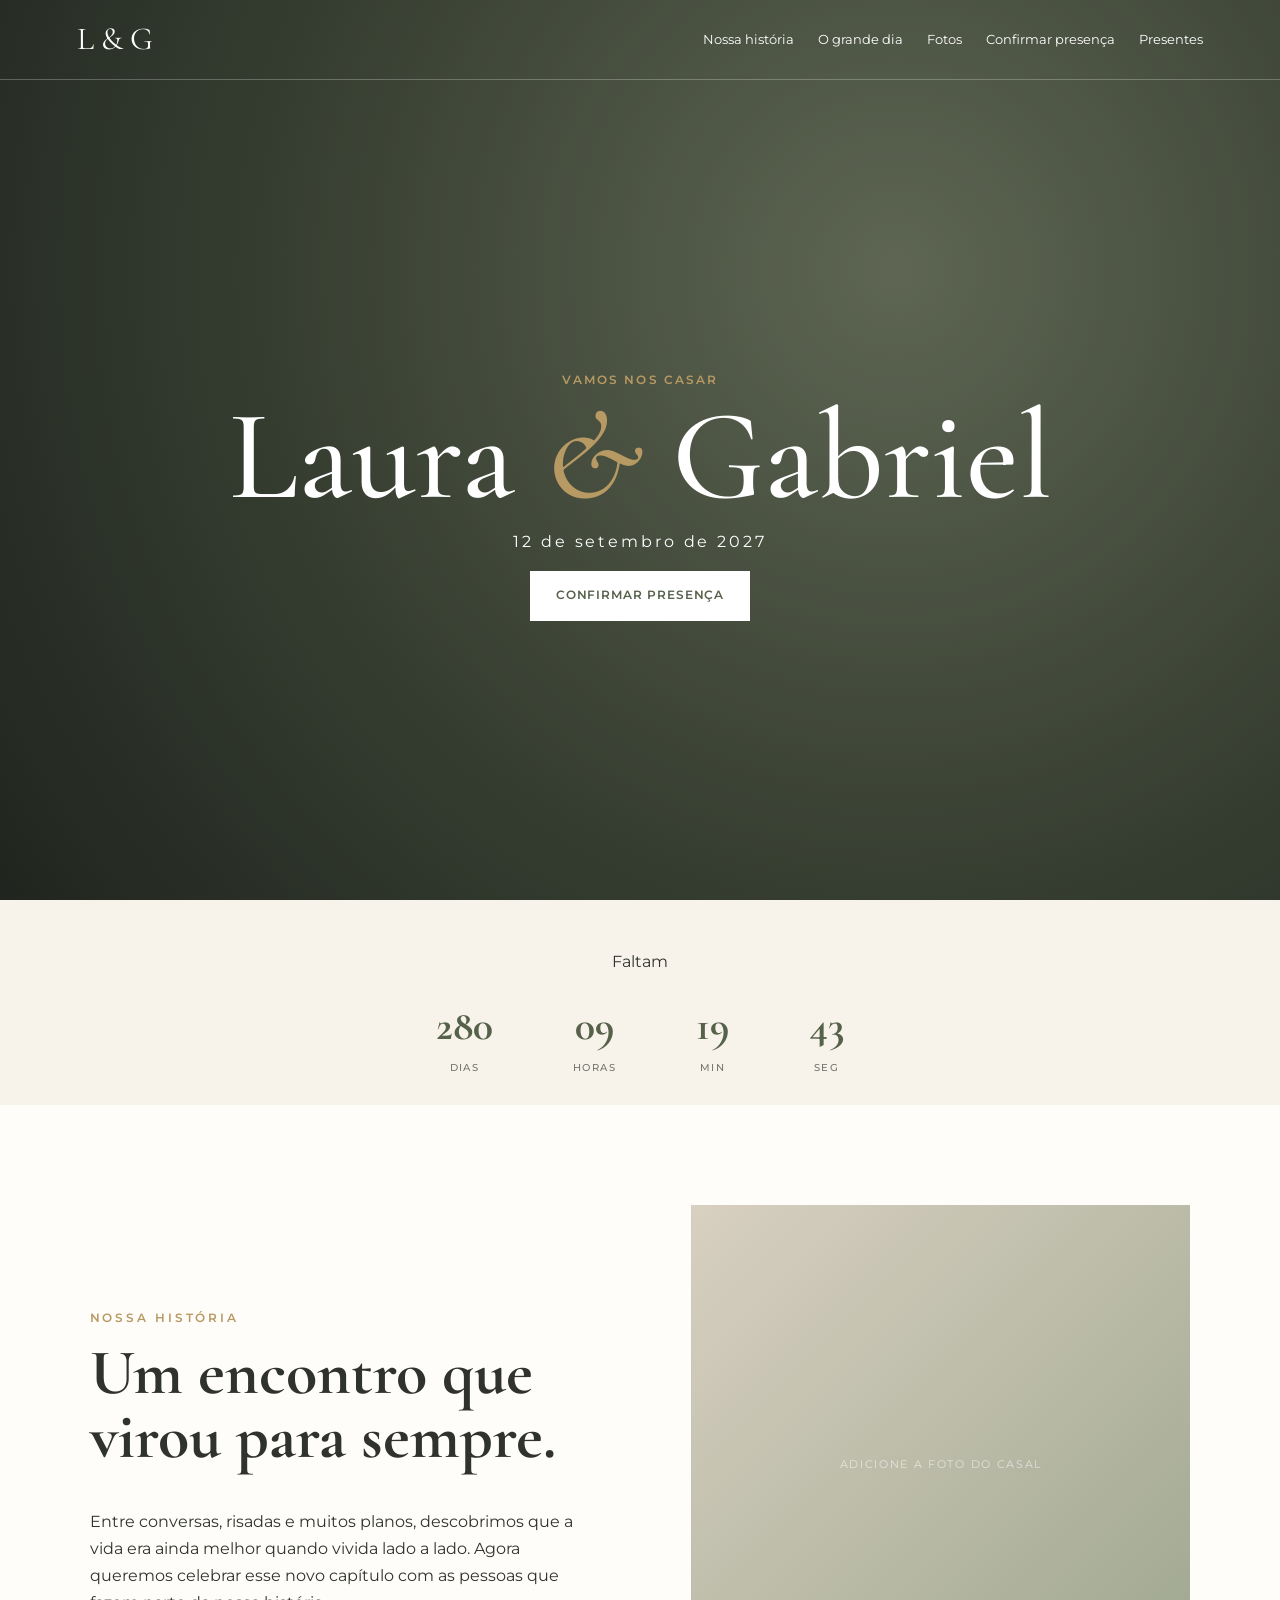
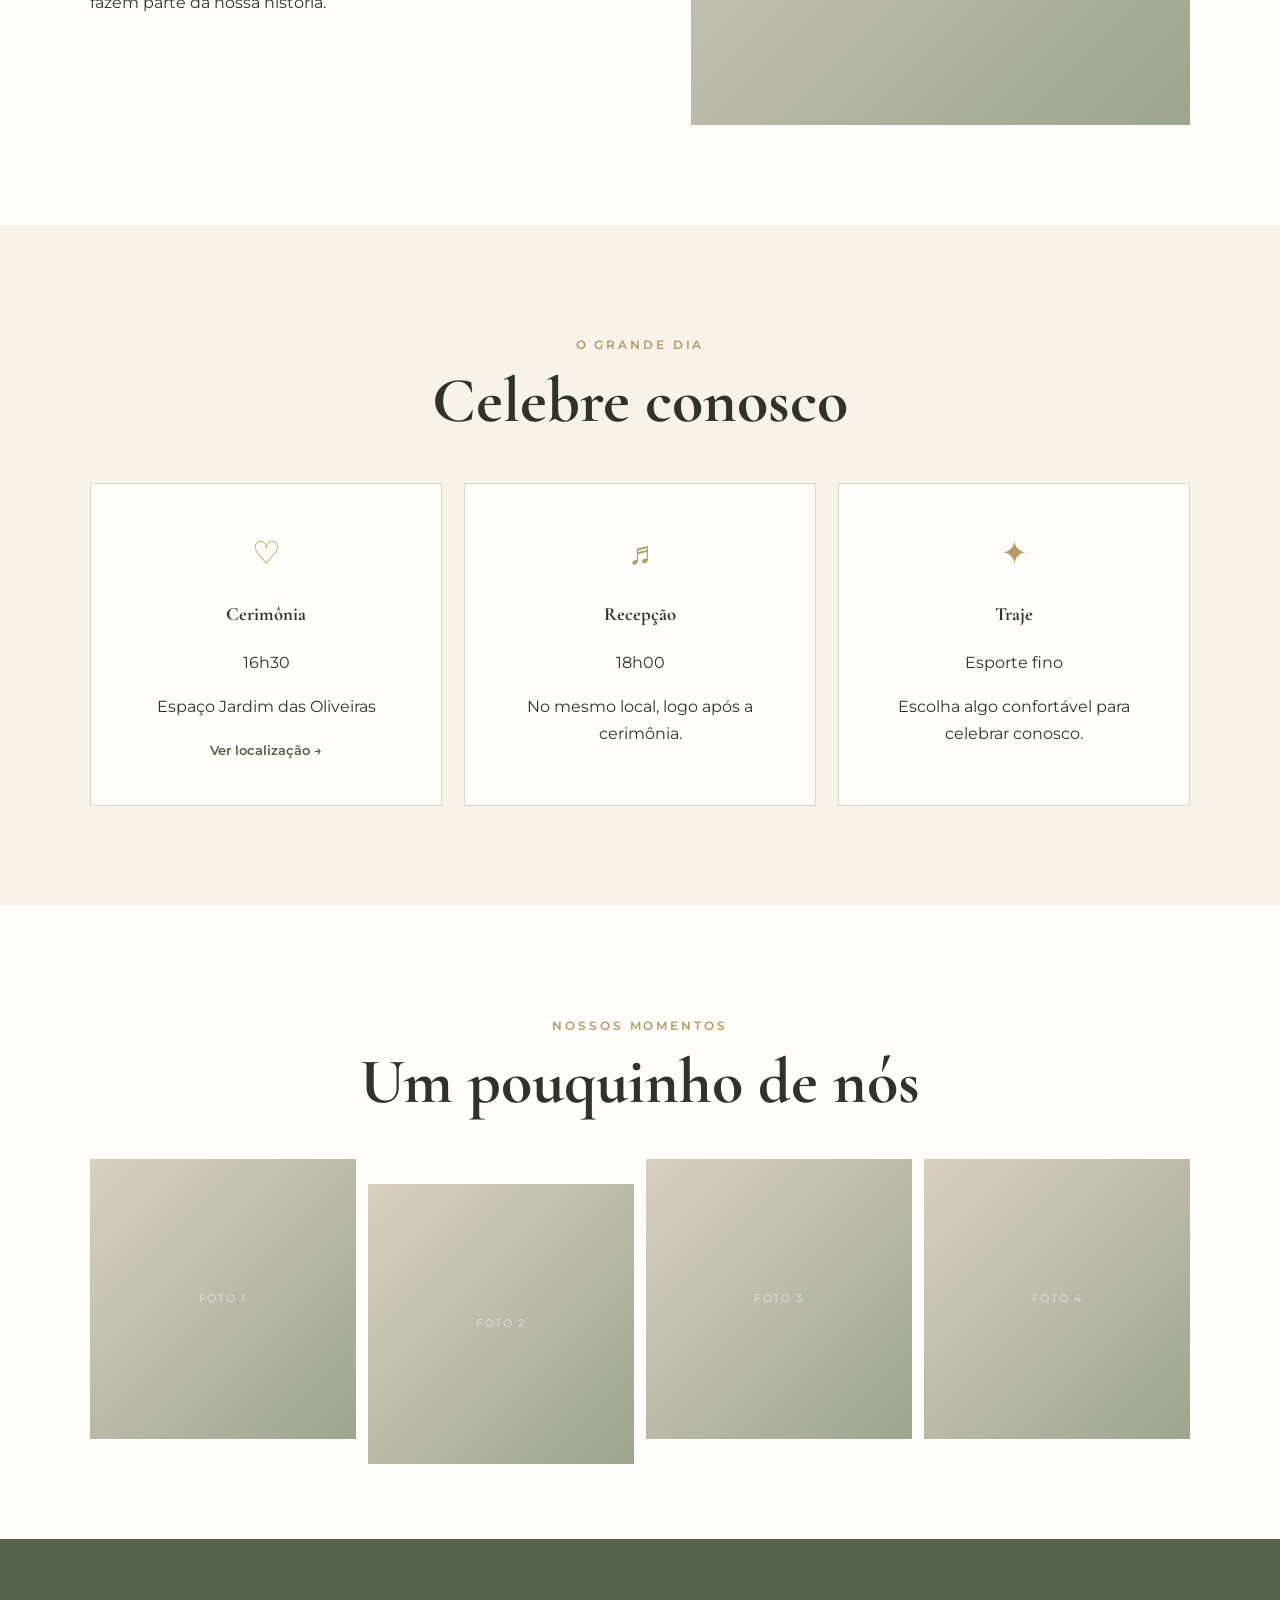
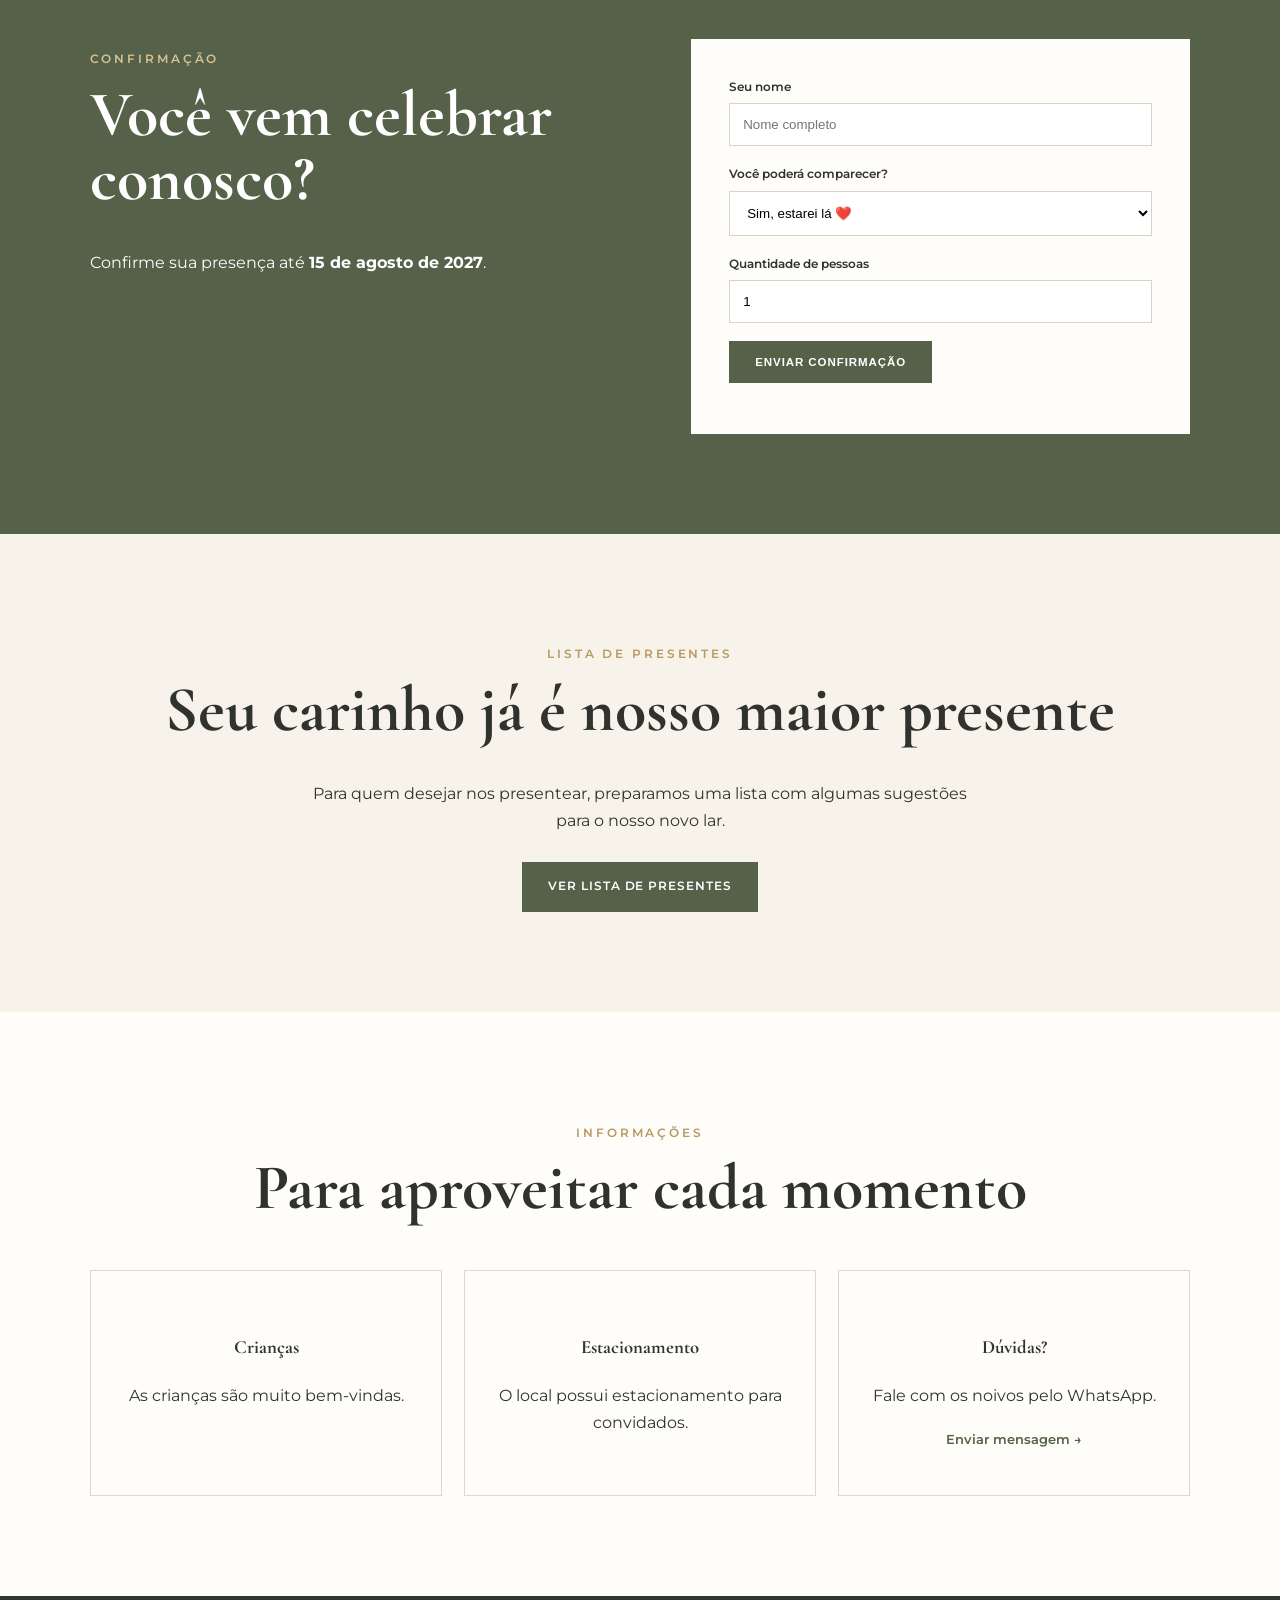
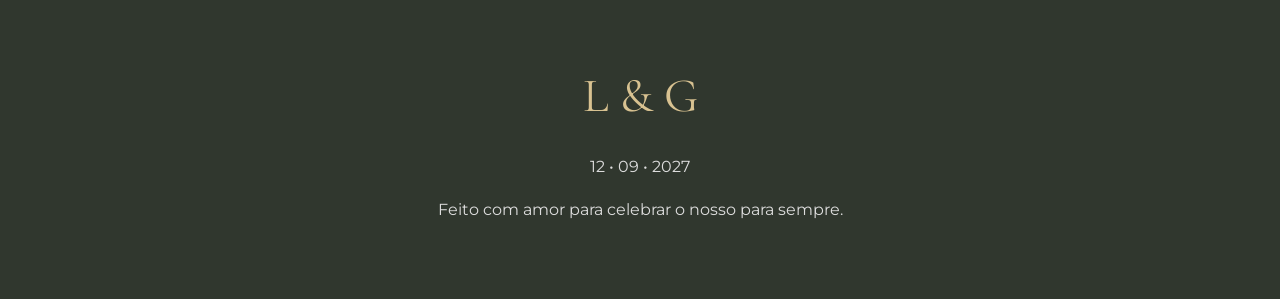
==== index.html @ b3a1b90f "Add files via upload" ====
<!doctype html><html lang='pt-BR'><head><meta charset='utf-8'><meta name='viewport' content='width=device-width,initial-scale=1'><title>Laura & Gabriel | Nosso Casamento</title><link rel='stylesheet' href='style.css'></head><body>
<header class='hero' id='inicio'><nav><a class='brand' href='#inicio'>L & G</a><button id='menuBtn'>☰</button><div id='navLinks'><a href='#historia'>Nossa história</a><a href='#detalhes'>O grande dia</a><a href='#galeria'>Fotos</a><a href='#rsvp'>Confirmar presença</a><a href='#presentes'>Presentes</a></div></nav><div class='heroContent'><p class='eyebrow'>VAMOS NOS CASAR</p><h1><span id='brideName'>Laura</span> <i>&</i> <span id='groomName'>Gabriel</span></h1><p id='weddingDateText'>12 de setembro de 2027</p><a class='btn primary' href='#rsvp'>Confirmar presença</a></div></header>
<main><section class='count'><p>Faltam</p><div id='countdown'><b>--<small>dias</small></b><b>--<small>horas</small></b><b>--<small>min</small></b><b>--<small>seg</small></b></div></section>
<section id='historia' class='section split'><div><p class='eyebrow'>NOSSA HISTÓRIA</p><h2>Um encontro que virou para sempre.</h2><p id='storyText'>Entre conversas, risadas e muitos planos, descobrimos que a vida era ainda melhor quando vivida lado a lado. Agora queremos celebrar esse novo capítulo com as pessoas que fazem parte da nossa história.</p></div><div class='photo heroPhoto'><span>Adicione a foto do casal</span></div></section>
<section id='detalhes' class='section alt'><p class='eyebrow center'>O GRANDE DIA</p><h2 class='center'>Celebre conosco</h2><div class='cards'><article><div>♡</div><h3>Cerimônia</h3><p id='ceremonyTime'>16h30</p><p id='ceremonyPlace'>Espaço Jardim das Oliveiras</p><a id='mapLink' class='textLink' target='_blank'>Ver localização →</a></article><article><div>♬</div><h3>Recepção</h3><p id='partyTime'>18h00</p><p>No mesmo local, logo após a cerimônia.</p></article><article><div>✦</div><h3>Traje</h3><p id='dressCode'>Esporte fino</p><p>Escolha algo confortável para celebrar conosco.</p></article></div></section>
<section id='galeria' class='section'><p class='eyebrow center'>NOSSOS MOMENTOS</p><h2 class='center'>Um pouquinho de nós</h2><div class='gallery'><div id='gallery1' class='photo'><span>Foto 1</span></div><div id='gallery2' class='photo tall'><span>Foto 2</span></div><div id='gallery3' class='photo'><span>Foto 3</span></div><div id='gallery4' class='photo'><span>Foto 4</span></div></div></section>
<section id='rsvp' class='section rsvp'><div><p class='eyebrow'>CONFIRMAÇÃO</p><h2>Você vem celebrar conosco?</h2><p>Confirme sua presença até <strong id='rsvpDeadline'>15 de agosto de 2027</strong>.</p></div><form id='rsvpForm'><label>Seu nome<input required id='guestName' placeholder='Nome completo'></label><label>Você poderá comparecer?<select id='attendance'><option value='Sim'>Sim, estarei lá ❤️</option><option value='Não'>Infelizmente não poderei</option></select></label><label>Quantidade de pessoas<input id='guestCount' type='number' min='1' max='10' value='1'></label><button class='btn primary' type='submit'>Enviar confirmação</button><p id='rsvpMsg'></p></form></section>
<section id='presentes' class='section alt center'><p class='eyebrow'>LISTA DE PRESENTES</p><h2>Seu carinho já é nosso maior presente</h2><p class='narrow'>Para quem desejar nos presentear, preparamos uma lista com algumas sugestões para o nosso novo lar.</p><a id='giftLink' class='btn primary' target='_blank'>Ver lista de presentes</a></section>
<section class='section faq'><p class='eyebrow center'>INFORMAÇÕES</p><h2 class='center'>Para aproveitar cada momento</h2><div class='cards'><article><h3>Crianças</h3><p id='childrenInfo'>As crianças são muito bem-vindas.</p></article><article><h3>Estacionamento</h3><p id='parkingInfo'>O local possui estacionamento para convidados.</p></article><article><h3>Dúvidas?</h3><p>Fale com os noivos pelo WhatsApp.</p><a id='whatsappLink' class='textLink' target='_blank'>Enviar mensagem →</a></article></div></section></main>
<footer><div class='monogram'>L & G</div><p id='footerDate'>12 • 09 • 2027</p><p>Feito com amor para celebrar o nosso para sempre.</p></footer>
<button id='musicBtn' class='music' title='Música'>♫</button><audio id='music' loop></audio><script src='config.js'></script><script src='script.js'></script></body></html>
---- style.css ----
@import url('https://fonts.googleapis.com/css2?family=Cormorant+Garamond:wght@500;600&family=Montserrat:wght@400;500;600&display=swap');
:root{--cream:#f7f3ea;--white:#fffdf9;--olive:#556149;--gold:#b79a63;--ink:#30332d;--muted:#73776e}*{box-sizing:border-box}html{scroll-behavior:smooth}body{margin:0;color:var(--ink);background:var(--white);font-family:Montserrat,Arial,sans-serif;line-height:1.7}h1,h2,h3,.brand,.monogram{font-family:'Cormorant Garamond',Georgia,serif}h1{font-size:clamp(4rem,10vw,8rem);font-weight:500;margin:.1em 0;line-height:.85}h1 i{color:var(--gold);font-weight:500}h2{font-size:clamp(2.6rem,5vw,4.5rem);line-height:1;margin:.2em 0 .6em}.hero{min-height:100vh;background:linear-gradient(#0005,#0005),radial-gradient(circle at 70% 30%,#8d987c,#4e5946 60%,#30372e);color:white;display:flex;flex-direction:column}nav{height:80px;display:flex;align-items:center;justify-content:space-between;padding:0 6vw;border-bottom:1px solid #ffffff40}.brand{font-size:2rem;color:white;text-decoration:none}#navLinks{display:flex;gap:24px}#navLinks a{color:white;text-decoration:none;font-size:.82rem}#menuBtn{display:none;background:none;border:0;color:white;font-size:1.6rem}.heroContent{margin:auto;text-align:center;padding:40px 20px}.heroContent>p{letter-spacing:.18em}.eyebrow{font-size:.72rem;letter-spacing:.25em;color:var(--gold);font-weight:600}.btn{display:inline-block;border:0;padding:15px 26px;text-decoration:none;text-transform:uppercase;letter-spacing:.08em;font-size:.72rem;font-weight:600;cursor:pointer}.primary{background:var(--olive);color:white}.hero .primary{background:white;color:var(--olive)}.count{text-align:center;padding:32px;background:var(--cream)}#countdown{display:flex;justify-content:center;gap:clamp(20px,7vw,80px)}#countdown b{font-family:'Cormorant Garamond';font-size:2.6rem;color:var(--olive)}#countdown small{display:block;font:500 .6rem Montserrat;text-transform:uppercase;letter-spacing:.15em;color:var(--muted)}.section{padding:100px max(7vw,24px)}.alt{background:var(--cream)}.split{display:grid;grid-template-columns:1fr 1fr;gap:8vw;align-items:center}.photo{min-height:280px;background:linear-gradient(135deg,#d8d0c1,#9ca58e);display:flex;align-items:center;justify-content:center;color:#fff9;text-transform:uppercase;letter-spacing:.15em;font-size:.7rem}.heroPhoto{min-height:520px}.center{text-align:center}.cards{display:grid;grid-template-columns:repeat(3,1fr);gap:22px;max-width:1100px;margin:50px auto 0}.cards article{background:var(--white);padding:42px 30px;text-align:center;border:1px solid #ded8cc}.cards article>div{font-size:2rem;color:var(--gold)}.textLink{color:var(--olive);font-weight:600;text-decoration:none;font-size:.82rem}.gallery{display:grid;grid-template-columns:repeat(4,1fr);gap:12px;margin-top:45px}.gallery .tall{transform:translateY(25px)}.rsvp{display:grid;grid-template-columns:1fr 1fr;gap:8vw;background:var(--olive);color:white}.rsvp .eyebrow{color:#d8c291}.rsvp form{background:var(--white);color:var(--ink);padding:38px}.rsvp label{display:block;font-size:.75rem;font-weight:600;margin-bottom:18px}.rsvp input,.rsvp select{display:block;width:100%;padding:13px;margin-top:6px;border:1px solid #d8d3c9;background:white}.narrow{max-width:680px;margin:0 auto 28px}footer{text-align:center;padding:60px;background:#30372e;color:#ddd}.monogram{font-size:3rem;color:#d8c291}.music{position:fixed;right:20px;bottom:20px;width:50px;height:50px;border-radius:50%;border:0;background:var(--gold);color:white;font-size:1.2rem;box-shadow:0 5px 20px #0003}@media(max-width:760px){#menuBtn{display:block}#navLinks{display:none;position:absolute;top:80px;left:0;right:0;background:#3e493b;padding:25px;flex-direction:column;z-index:3}#navLinks.open{display:flex}.split,.rsvp{grid-template-columns:1fr}.cards{grid-template-columns:1fr}.gallery{grid-template-columns:1fr 1fr}.section{padding:70px 22px}.heroPhoto{min-height:380px}}
.photo{background-size:cover;background-position:center;overflow:hidden}.photo.hasPhoto{min-height:280px}.heroPhoto.hasPhoto{min-height:520px}#rsvpMsg{font-size:.8rem;color:var(--olive);font-weight:600;margin-bottom:0}.rsvp #rsvpMsg{color:var(--olive)}.btn:focus,.textLink:focus,input:focus,select:focus,button:focus{outline:3px solid #b79a6355;outline-offset:3px}@media(prefers-reduced-motion:reduce){html{scroll-behavior:auto}*{animation:none!important;transition:none!important}}
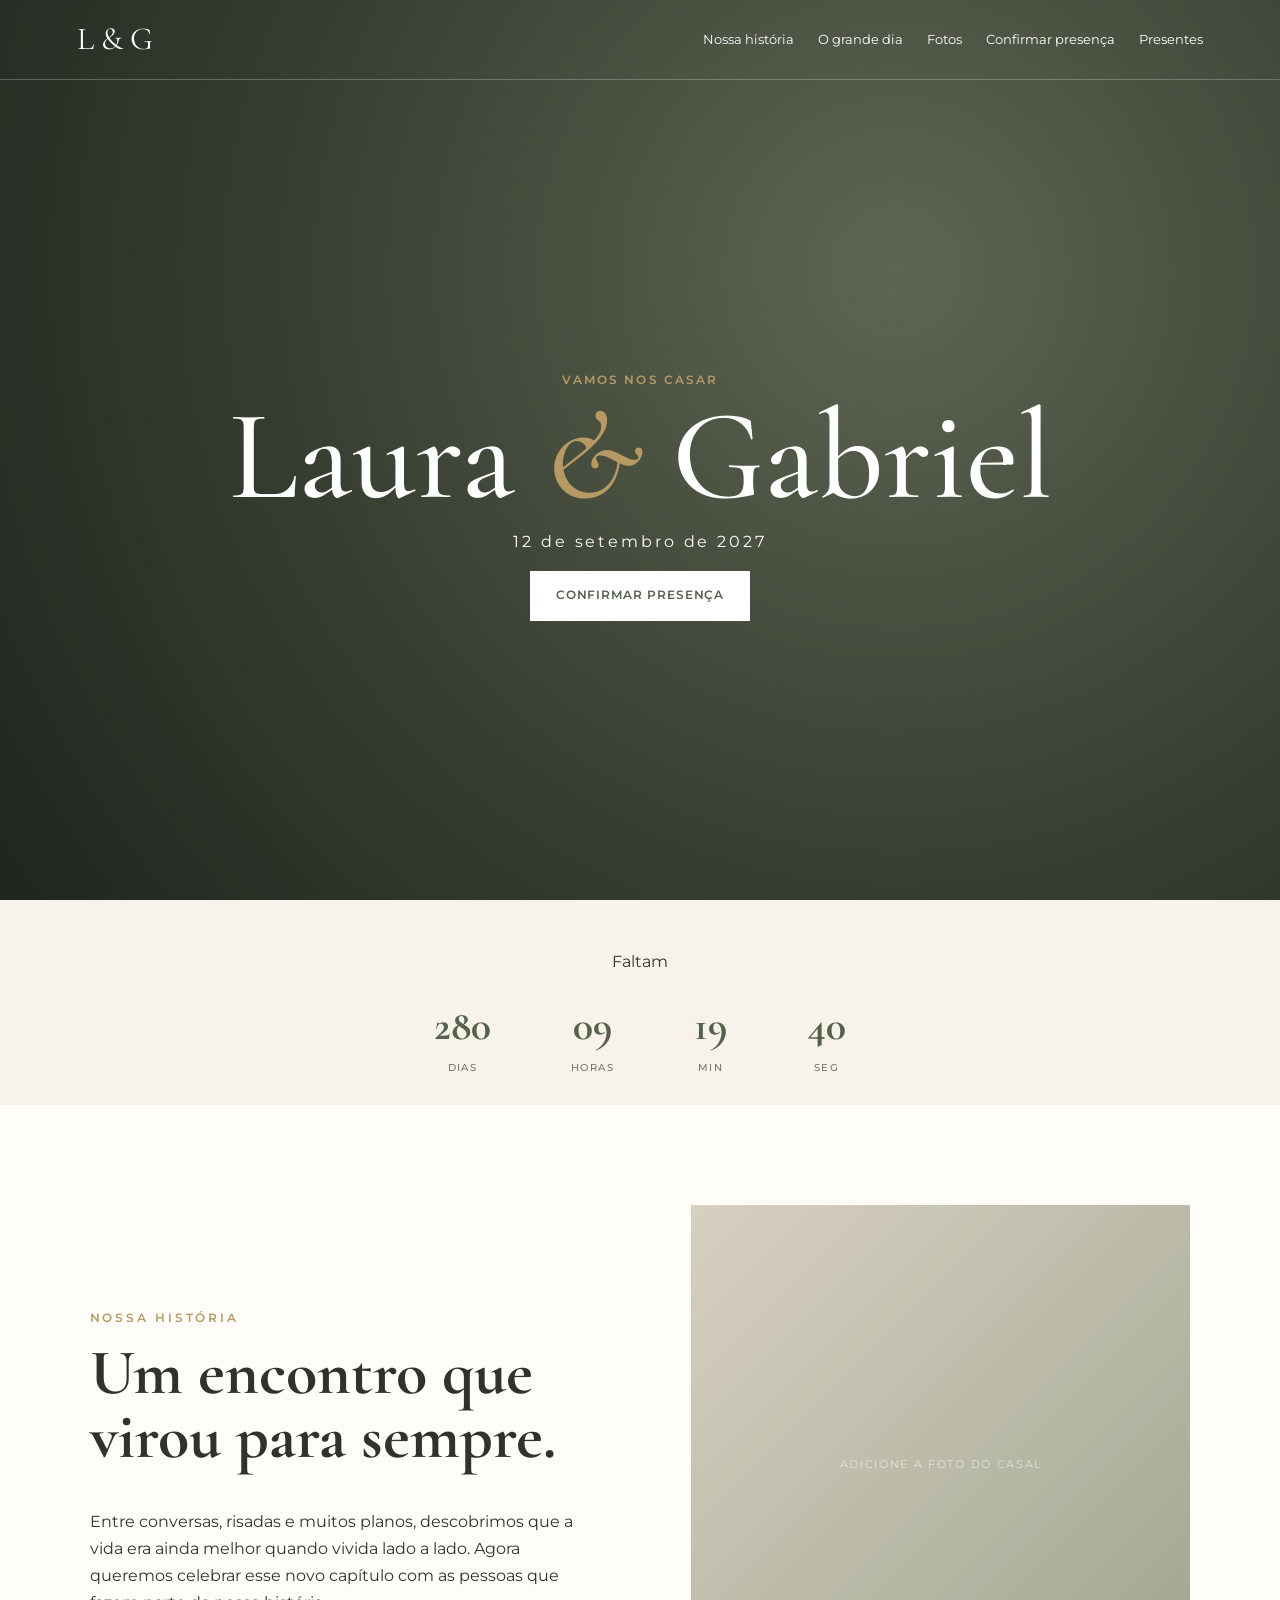
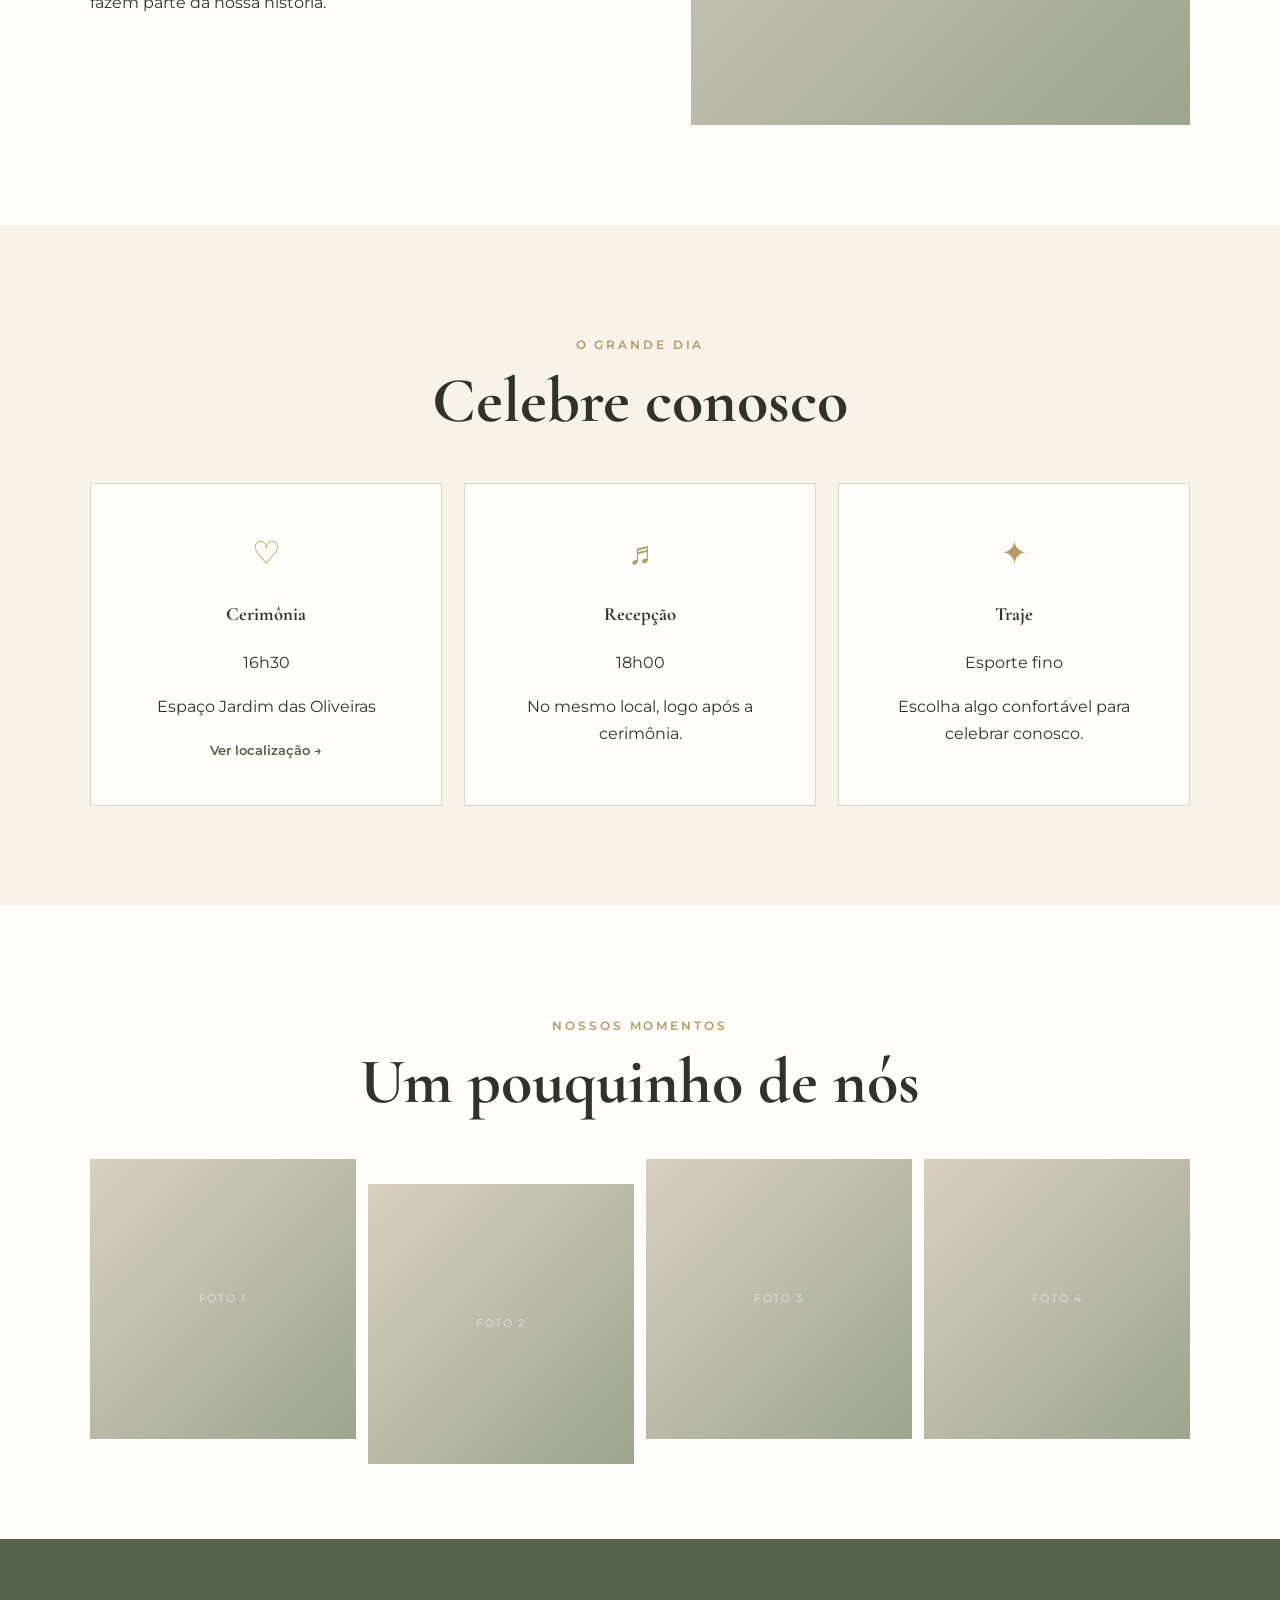
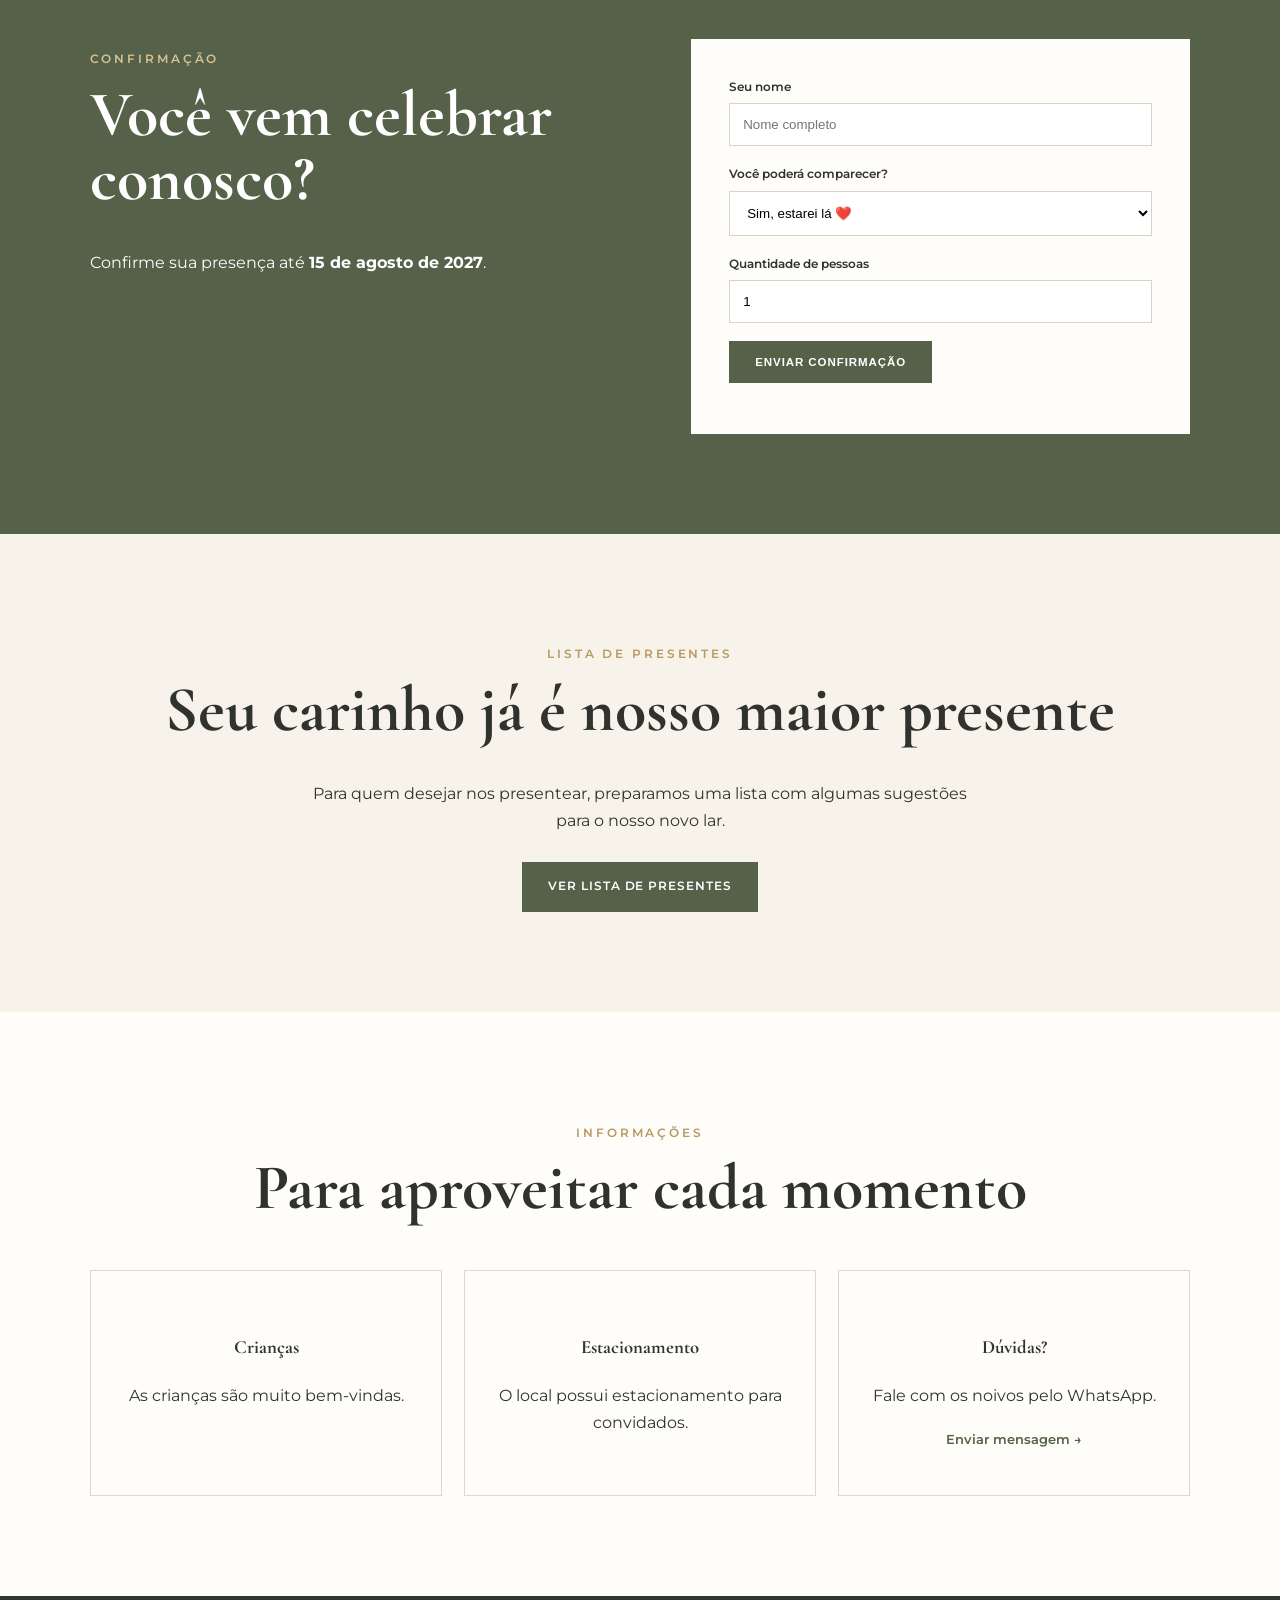
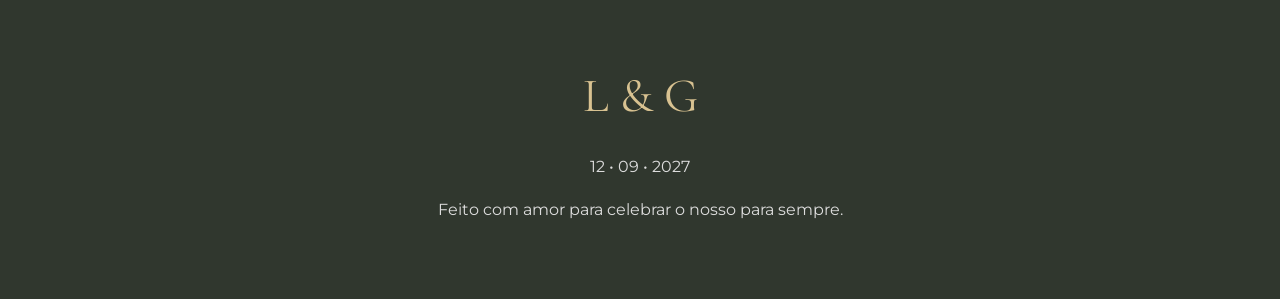
==== commit 618bb6b4: "Add files via upload" ====
--- a/index.html
+++ b/index.html
@@ -8,4 +8,29 @@
 <section id='presentes' class='section alt center'><p class='eyebrow'>LISTA DE PRESENTES</p><h2>Seu carinho já é nosso maior presente</h2><p class='narrow'>Para quem desejar nos presentear, preparamos uma lista com algumas sugestões para o nosso novo lar.</p><a id='giftLink' class='btn primary' target='_blank'>Ver lista de presentes</a></section>
 <section class='section faq'><p class='eyebrow center'>INFORMAÇÕES</p><h2 class='center'>Para aproveitar cada momento</h2><div class='cards'><article><h3>Crianças</h3><p id='childrenInfo'>As crianças são muito bem-vindas.</p></article><article><h3>Estacionamento</h3><p id='parkingInfo'>O local possui estacionamento para convidados.</p></article><article><h3>Dúvidas?</h3><p>Fale com os noivos pelo WhatsApp.</p><a id='whatsappLink' class='textLink' target='_blank'>Enviar mensagem →</a></article></div></section></main>
 <footer><div class='monogram'>L & G</div><p id='footerDate'>12 • 09 • 2027</p><p>Feito com amor para celebrar o nosso para sempre.</p></footer>
-<button id='musicBtn' class='music' title='Música'>♫</button><audio id='music' loop></audio><script src='config.js'></script><script src='script.js'></script></body></html>
+<button id='musicBtn' class='music' title='Música'>♫</button><audio id='music' loop></audio><script src='config.js'></script><script src='script.js'></script>
+<script>
+(function(){
+  try{
+    const e=JSON.parse(localStorage.getItem("weddingEditor")||"null");
+    if(!e) return;
+    const txt=(sel,val)=>{const x=document.querySelector(sel); if(x&&val)x.textContent=val};
+    document.addEventListener("DOMContentLoaded",()=>{
+      const names=(e.nome1&&e.nome2)?e.nome1+" & "+e.nome2:null;
+      if(names){
+        document.querySelectorAll("[data-couple], .couple-name, .hero h1").forEach(x=>x.textContent=names);
+      }
+      // Compatibilidade por texto/estrutura: atualiza conteúdos mais comuns sem quebrar o template.
+      document.querySelectorAll("h1,h2,h3,p,span").forEach(x=>{
+        if(names && /Laura\s*&\s*Gabriel/i.test(x.textContent)) x.textContent=x.textContent.replace(/Laura\s*&\s*Gabriel/gi,names);
+      });
+      if(e.historia){
+        const h=[...document.querySelectorAll("h2,h3")].find(x=>/nossa história/i.test(x.textContent));
+        if(h){let p=h.parentElement.querySelector("p"); if(p)p.textContent=e.historia;}
+      }
+    });
+  }catch(err){}
+})();
+</script>
+
+</body></html>
